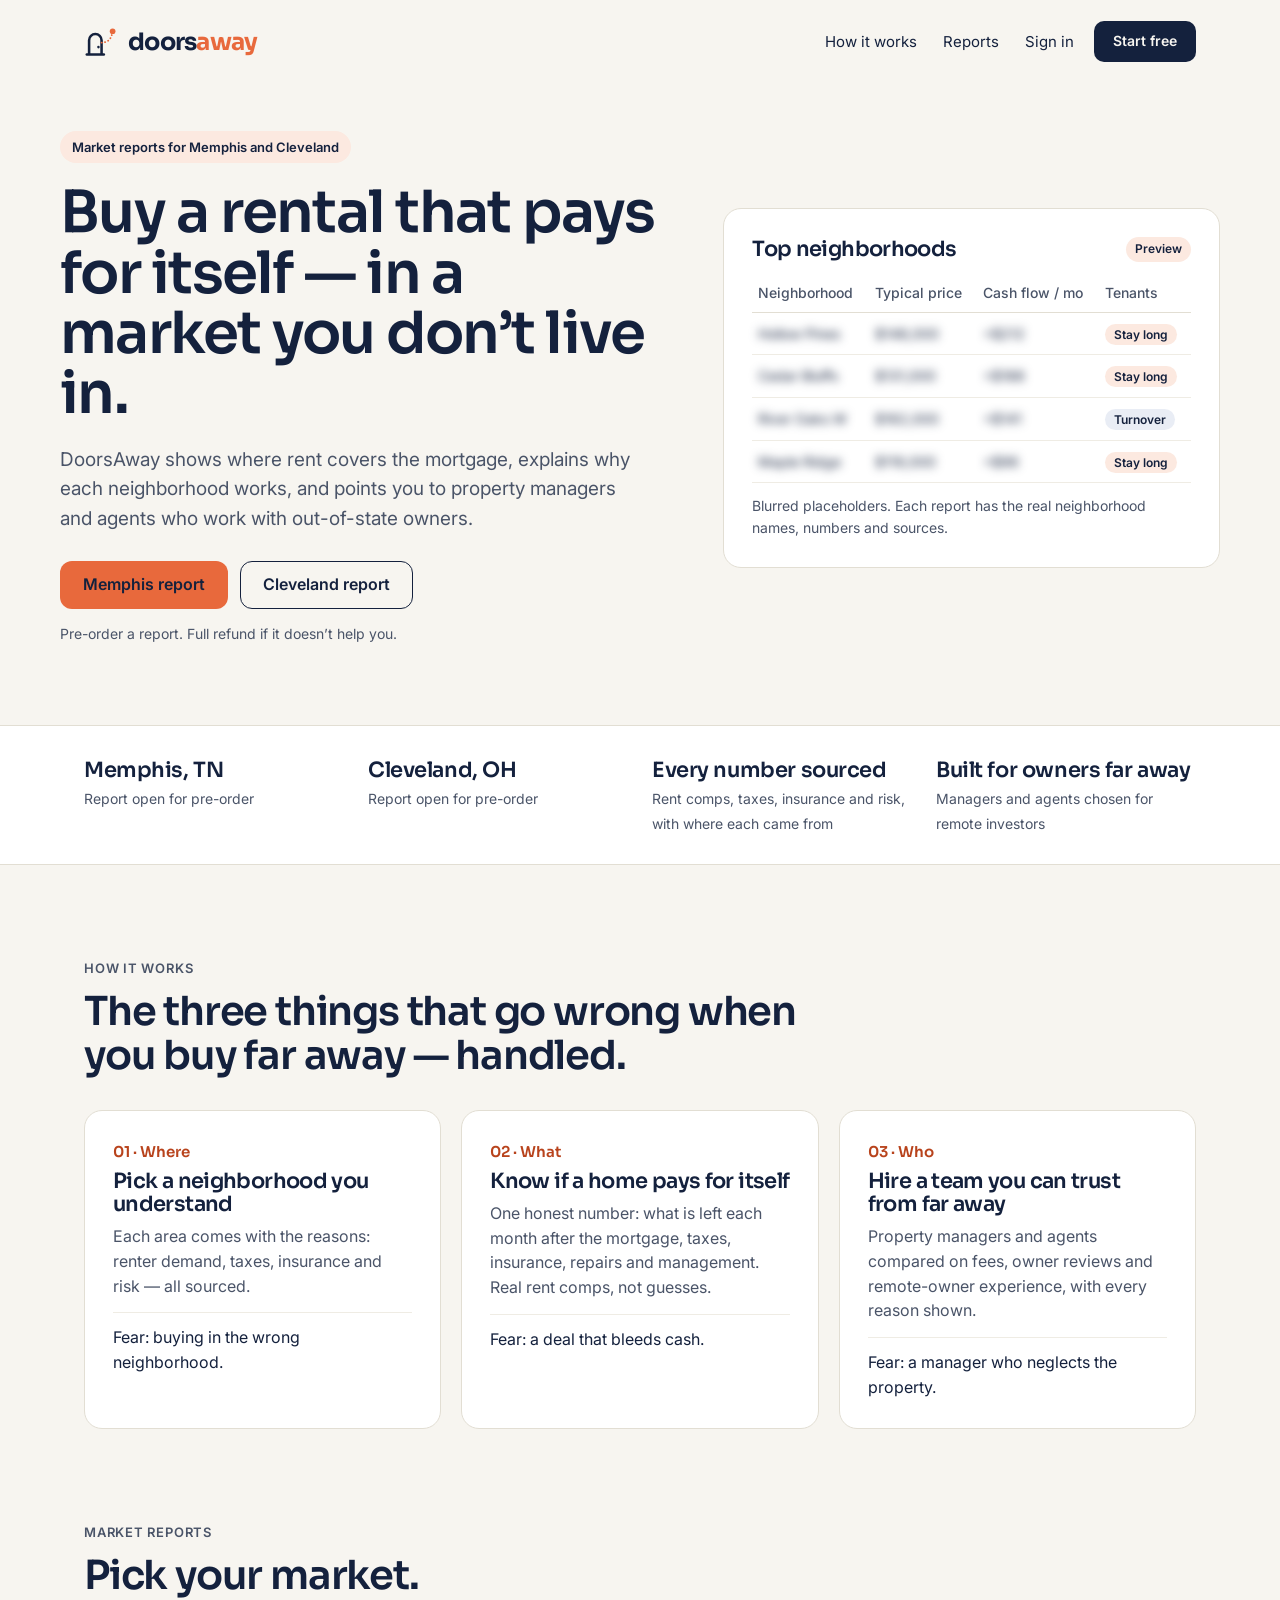
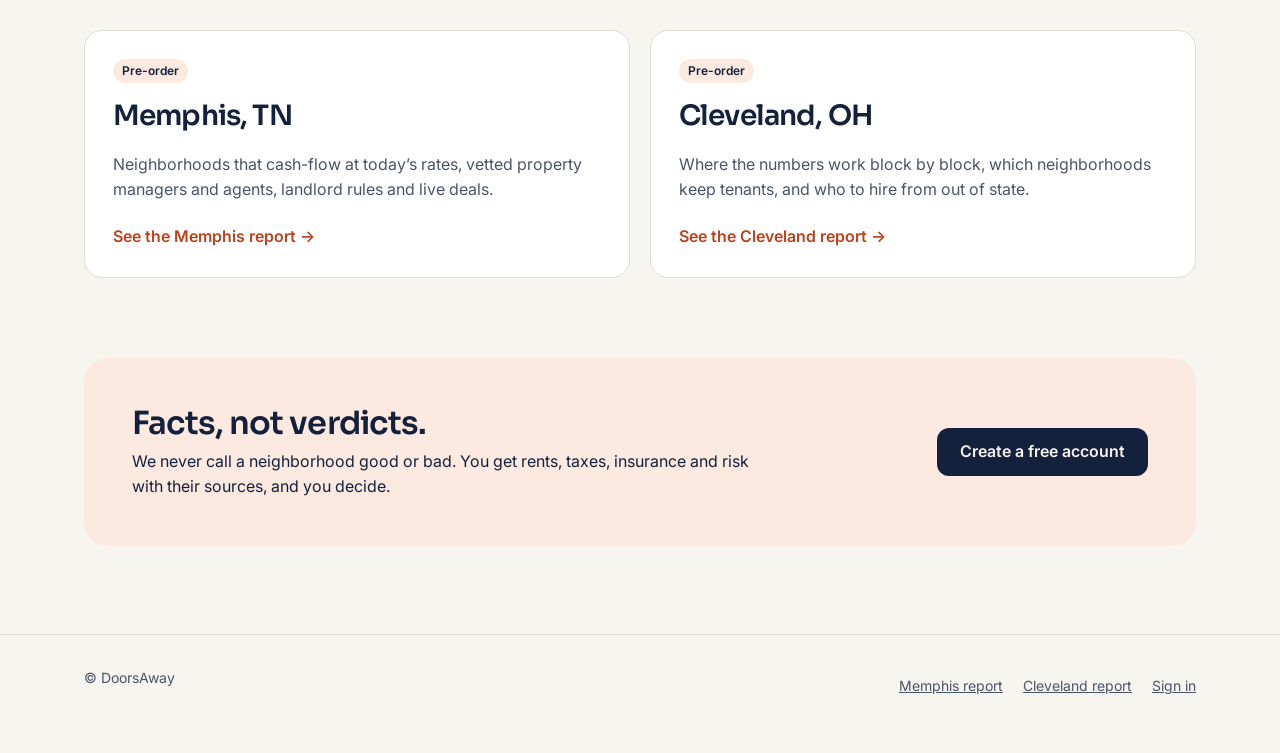
==== index.html @ 81ae2b71 "Initial DoorsAway frontend: landing, login, Memphis/Cleveland report pages Co-Authored-By: Claude So" ====
<!doctype html>
<html lang="en">
<head>
<meta charset="utf-8">
<meta name="viewport" content="width=device-width, initial-scale=1">
<title>DoorsAway — Buy a rental that pays for itself, in a market you don't live in</title>
<meta name="description" content="DoorsAway shows where rent covers the mortgage, explains why each neighborhood works, and points you to property managers and agents who work with out-of-state owners. Market reports for Memphis and Cleveland.">
<meta name="theme-color" content="#F7F5F0">
<meta property="og:title" content="DoorsAway — Rentals that pay for themselves, wherever you live">
<meta property="og:description" content="Market reports for out-of-state rental investors: Memphis, TN and Cleveland, OH.">
<meta property="og:type" content="website">
<link rel="icon" href="/assets/logo/favicon.svg" type="image/svg+xml">
<link rel="icon" href="/favicon.ico" sizes="any">
<link rel="apple-touch-icon" href="/apple-touch-icon.png">
<link rel="preconnect" href="https://fonts.googleapis.com">
<link rel="preconnect" href="https://fonts.gstatic.com" crossorigin>
<link href="https://fonts.googleapis.com/css2?family=Inter:wght@400;500;600&family=Sora:wght@600;700&display=swap" rel="stylesheet">
<link rel="stylesheet" href="/assets/css/site.css">
</head>
<body>
<a class="skip" href="#main">Skip to content</a>
<div class="wrap">
  <header class="site-header">
    <a class="logo" href="/"><img src="/assets/logo/mark.svg" alt="" width="34" height="34">doors<b>away</b></a>
    <nav class="nav" aria-label="Main">
      <a href="#how" class="hide-sm">How it works</a>
      <a href="#reports" class="hide-sm">Reports</a>
      <a href="/login/">Sign in</a>
      <a class="btn btn-primary btn-small" href="/login/?mode=signup">Start free</a>
    </nav>
  </header>
</div>

<main id="main">
  <div class="wrap hero">
    <div>
      <span class="eyebrow">Market reports for Memphis and Cleveland</span>
      <h1>Buy a rental that pays for itself — in a market you don’t live in.</h1>
      <p class="lede">DoorsAway shows where rent covers the mortgage, explains why each neighborhood works, and points you to property managers and agents who work with out-of-state owners.</p>
      <div class="cta-row">
        <a class="btn btn-accent" href="/reports/memphis/">Memphis report</a>
        <a class="btn btn-ghost" href="/reports/cleveland/">Cleveland report</a>
      </div>
      <p class="fine" style="margin:14px 0 0">Pre-order a report. Full refund if it doesn’t help you.</p>
    </div>
    <div class="card preview" aria-label="Report preview">
      <div class="row-between">
        <h3 style="margin:0">Top neighborhoods</h3>
        <span class="tag">Preview</span>
      </div>
      <table>
        <thead><tr><th>Neighborhood</th><th>Typical price</th><th>Cash flow / mo</th><th>Tenants</th></tr></thead>
        <tbody>
          <tr><td class="blur">Hollow Pines</td><td class="blur">$148,000</td><td class="blur">+$212</td><td><span class="tag">Stay long</span></td></tr>
          <tr><td class="blur">Cedar Bluffs</td><td class="blur">$131,000</td><td class="blur">+$188</td><td><span class="tag">Stay long</span></td></tr>
          <tr><td class="blur">River Oaks W</td><td class="blur">$162,000</td><td class="blur">+$141</td><td><span class="tag alt">Turnover</span></td></tr>
          <tr><td class="blur">Maple Ridge</td><td class="blur">$119,000</td><td class="blur">+$96</td><td><span class="tag">Stay long</span></td></tr>
        </tbody>
      </table>
      <p class="fine" style="margin:12px 0 0">Blurred placeholders. Each report has the real neighborhood names, numbers and sources.</p>
    </div>
  </div>

  <section class="strip" aria-label="What you get">
    <div class="wrap">
      <div><b>Memphis, TN</b><span>Report open for pre-order</span></div>
      <div><b>Cleveland, OH</b><span>Report open for pre-order</span></div>
      <div><b>Every number sourced</b><span>Rent comps, taxes, insurance and risk, with where each came from</span></div>
      <div><b>Built for owners far away</b><span>Managers and agents chosen for remote investors</span></div>
    </div>
  </section>

  <section class="block" id="how">
    <div class="wrap">
      <p class="kicker" style="margin-bottom:12px">How it works</p>
      <h2>The three things that go wrong when you buy far away — handled.</h2>
      <div class="grid3">
        <article class="card"><span class="num">01 · Where</span><h3>Pick a neighborhood you understand</h3><p>Each area comes with the reasons: renter demand, taxes, insurance and risk — all sourced.</p><p style="margin-top:14px;color:var(--ink);padding-top:12px;border-top:1px solid var(--line-soft)">Fear: buying in the wrong neighborhood.</p></article>
        <article class="card"><span class="num">02 · What</span><h3>Know if a home pays for itself</h3><p>One honest number: what is left each month after the mortgage, taxes, insurance, repairs and management. Real rent comps, not guesses.</p><p style="margin-top:14px;color:var(--ink);padding-top:12px;border-top:1px solid var(--line-soft)">Fear: a deal that bleeds cash.</p></article>
        <article class="card"><span class="num">03 · Who</span><h3>Hire a team you can trust from far away</h3><p>Property managers and agents compared on fees, owner reviews and remote-owner experience, with every reason shown.</p><p style="margin-top:14px;color:var(--ink);padding-top:12px;border-top:1px solid var(--line-soft)">Fear: a manager who neglects the property.</p></article>
      </div>
    </div>
  </section>

  <section class="block" id="reports" style="padding-top:0">
    <div class="wrap">
      <p class="kicker" style="margin-bottom:12px">Market reports</p>
      <h2>Pick your market.</h2>
      <div class="grid2">
        <a class="card city-card" href="/reports/memphis/">
          <span class="tag" style="align-self:flex-start">Pre-order</span>
          <h3>Memphis, TN</h3>
          <p>Neighborhoods that cash-flow at today’s rates, vetted property managers and agents, landlord rules and live deals.</p>
          <span class="go">See the Memphis report →</span>
        </a>
        <a class="card city-card" href="/reports/cleveland/">
          <span class="tag" style="align-self:flex-start">Pre-order</span>
          <h3>Cleveland, OH</h3>
          <p>Where the numbers work block by block, which neighborhoods keep tenants, and who to hire from out of state.</p>
          <span class="go">See the Cleveland report →</span>
        </a>
      </div>
    </div>
  </section>

  <div class="wrap" style="padding-bottom:88px">
    <div class="facts">
      <div>
        <h2>Facts, not verdicts.</h2>
        <p>We never call a neighborhood good or bad. You get rents, taxes, insurance and risk with their sources, and you decide.</p>
      </div>
      <a class="btn btn-primary" href="/login/?mode=signup">Create a free account</a>
    </div>
  </div>
</main>

<footer class="site-footer">
  <div class="wrap">
    <span>© DoorsAway</span>
    <nav aria-label="Footer">
      <a href="/reports/memphis/">Memphis report</a>
      <a href="/reports/cleveland/">Cleveland report</a>
      <a href="/login/">Sign in</a>
      <a href="#" id="contact-link" hidden>Contact</a>
    </nav>
  </div>
</footer>
<script src="/assets/js/config.js"></script>
<script>
(function(){var e=window.DOORSAWAY.contactEmail,a=document.getElementById('contact-link');if(e){a.href='mailto:'+e;a.hidden=false;}})();
</script>
</body>
</html>
---- assets/css/site.css ----
/* DoorsAway: shared styles.
   Palette comes from the logo (navy / cream / orange). Every colour is a token below, so a
   re-skin is a change to :root only. Raw --accent (orange) fails text contrast on cream, so it is
   used for shapes and for text on navy; --accent-text is the AA-safe orange for text on light. */
:root {
  --bg: #F7F5F0;
  --surface: #FFFFFF;
  --ink: #14213D;
  --ink-deep: #0B1426;
  --muted: #4A5468;
  --line: #E2DED3;
  --line-soft: #EFECE4;
  --accent: #E8693C;
  --accent-hover: #D95A2D;
  --accent-text: #B8431C;
  --accent-soft: #FCE9E0;
  --on-dark-muted: #B4BCCB;
  --danger: #A3341F;
  --ok: #1B6B4A;
  --radius: 18px;
  --radius-sm: 12px;
  --font-display: 'Sora', 'Inter', system-ui, sans-serif;
  --font-body: 'Inter', system-ui, -apple-system, 'Segoe UI', sans-serif;
}

* { box-sizing: border-box; }
html { -webkit-text-size-adjust: 100%; scroll-behavior: smooth; }
body { margin: 0; background: var(--bg); color: var(--ink); font-family: var(--font-body); font-size: 16px; line-height: 1.55; -webkit-font-smoothing: antialiased; }
img, svg { max-width: 100%; }
a { color: var(--accent-text); }
a:hover { color: var(--ink); }
h1, h2, h3 { font-family: var(--font-display); letter-spacing: -0.03em; line-height: 1.1; margin: 0; font-weight: 600; }
:focus-visible { outline: 3px solid var(--accent); outline-offset: 2px; border-radius: 6px; }
.skip { position: absolute; left: -999px; top: 8px; background: var(--ink); color: var(--bg); padding: 10px 14px; border-radius: 8px; z-index: 50; }
.skip:focus { left: 8px; }
[hidden], .hidden { display: none !important; }
.sr-only { position: absolute; width: 1px; height: 1px; overflow: hidden; clip: rect(0 0 0 0); white-space: nowrap; }

.wrap { max-width: 1160px; margin: 0 auto; padding: 0 24px; }

/* ---------- logo ---------- */
.logo { display: inline-flex; align-items: center; text-decoration: none; color: var(--ink); font-family: var(--font-display); font-weight: 700; font-size: 24px; letter-spacing: -0.03em; line-height: 1; }
.logo img { width: 34px; height: 34px; display: block; margin-right: 10px; }
.logo b { font-weight: 700; color: var(--accent); }
.logo.on-dark { color: var(--bg); }

/* ---------- header ---------- */
.site-header { display: flex; flex-wrap: wrap; align-items: center; justify-content: space-between; gap: 12px 16px; padding: 18px 0; }
.nav { display: flex; flex-wrap: wrap; align-items: center; gap: 2px; font-size: 15px; }
.nav a { color: var(--ink); text-decoration: none; padding: 12px; border-radius: 10px; }
.nav a:hover { background: var(--line-soft); }
.nav a.btn { padding: 11px 18px; margin-left: 6px; }
.nav a.btn-primary { color: var(--bg); }
.nav a.btn:hover { background: var(--ink-deep); color: var(--bg); }

/* ---------- buttons ---------- */
.btn { display: inline-flex; align-items: center; justify-content: center; gap: 10px; min-height: 48px; padding: 13px 22px; border-radius: var(--radius-sm); border: 1.5px solid transparent; font: inherit; font-weight: 600; font-size: 16px; line-height: 1.2; cursor: pointer; text-decoration: none; transition: background .15s, border-color .15s, color .15s; }
.btn-primary { background: var(--ink); color: var(--bg); }
.btn-primary:hover { background: var(--ink-deep); color: var(--bg); }
.btn-accent { background: var(--accent); color: var(--ink); }
.btn-accent:hover { background: var(--accent-hover); color: var(--ink); }
.btn-ghost { background: transparent; color: var(--ink); border-color: var(--ink); }
.btn-ghost:hover { background: var(--ink); color: var(--bg); }
.btn-light { background: var(--bg); color: var(--ink); }
.btn-light:hover { background: #fff; color: var(--ink); }
.btn-google { background: var(--surface); color: var(--ink); border-color: #D2CEC2; width: 100%; }
.btn-google:hover { background: #FBFAF7; border-color: var(--ink); color: var(--ink); }
.btn-small { min-height: 40px; padding: 9px 16px; font-size: 14px; }
.btn-block { width: 100%; }
.btn[disabled], .btn[aria-busy="true"] { opacity: .65; cursor: progress; }
.link-btn { font: inherit; color: var(--accent-text); background: none; border: 0; padding: 8px 0; cursor: pointer; text-decoration: underline; }
.link-btn:hover { color: var(--ink); }
.link-btn[disabled] { color: var(--muted); cursor: default; text-decoration: none; }

/* ---------- type helpers ---------- */
.eyebrow { display: inline-block; font-size: 13px; font-weight: 600; color: var(--ink); background: var(--accent-soft); padding: 6px 12px; border-radius: 999px; }
.kicker { font-size: 13px; font-weight: 600; letter-spacing: .06em; text-transform: uppercase; color: var(--muted); }
.lede { font-size: 19px; line-height: 1.55; color: var(--muted); max-width: 580px; margin: 0; }
.fine { font-size: 14px; color: var(--muted); }
.tag { font-size: 12px; font-weight: 600; padding: 3px 9px; border-radius: 999px; background: var(--accent-soft); color: var(--ink); }
.tag.alt { background: #E9EDF5; }

/* ---------- cards / grids ---------- */
.card { background: var(--surface); border: 1px solid var(--line); border-radius: var(--radius); padding: 28px; }
.card h3 { font-size: 21px; margin: 6px 0 8px; }
.card p { margin: 0; color: var(--muted); }
.grid3 { display: grid; grid-template-columns: repeat(3, minmax(0, 1fr)); gap: 20px; }
.grid2 { display: grid; grid-template-columns: repeat(2, minmax(0, 1fr)); gap: 20px; }
.num { font-family: var(--font-display); font-weight: 600; color: var(--accent-text); font-size: 15px; }
section.block { padding: 80px 0; }
section.block > .wrap > h2, .section-title { font-size: clamp(28px, 3.6vw, 40px); max-width: 720px; margin-bottom: 32px; }

/* ---------- hero ---------- */
.hero { display: grid; grid-template-columns: 1.1fr .9fr; gap: 56px; align-items: center; padding: 48px 0 80px; }
.hero h1 { font-size: clamp(36px, 5vw, 58px); margin: 20px 0; line-height: 1.04; }
.hero .lede { margin-bottom: 28px; }
.cta-row { display: flex; flex-wrap: wrap; gap: 12px; align-items: center; }
.preview table { width: 100%; border-collapse: collapse; font-size: 14px; margin-top: 12px; }
.preview th { text-align: left; color: var(--muted); font-weight: 500; padding: 8px 6px; border-bottom: 1px solid var(--line); }
.preview td { padding: 10px 6px; border-bottom: 1px solid var(--line-soft); }
.blur { filter: blur(5px); user-select: none; }

.strip { background: var(--surface); border-top: 1px solid var(--line); border-bottom: 1px solid var(--line); }
.strip .wrap { padding-top: 28px; padding-bottom: 28px; display: grid; grid-template-columns: repeat(auto-fit, minmax(220px, 1fr)); gap: 24px; }
.strip b { display: block; font-family: var(--font-display); font-size: 21px; font-weight: 600; letter-spacing: -0.02em; }
.strip span { font-size: 14px; color: var(--muted); }

.city-card { display: flex; flex-direction: column; gap: 12px; text-decoration: none; color: var(--ink); transition: border-color .15s, transform .15s; }
.city-card:hover { border-color: var(--ink); color: var(--ink); transform: translateY(-2px); }
.city-card .go { margin-top: auto; padding-top: 10px; font-weight: 600; color: var(--accent-text); }
.city-card h3 { font-size: 28px; }

.band { background: var(--ink); color: var(--bg); }
.band .lede { color: var(--on-dark-muted); }
.band a { color: #F4A07F; }
.facts { background: var(--accent-soft); border-radius: 24px; padding: 48px; display: flex; flex-wrap: wrap; align-items: center; justify-content: space-between; gap: 24px; }
.facts h2 { font-size: 32px; margin-bottom: 8px; }
.facts p { margin: 0; max-width: 620px; color: var(--ink); }

.site-footer { border-top: 1px solid var(--line); padding: 32px 0 48px; color: var(--muted); font-size: 14px; }
.site-footer .wrap { display: flex; flex-wrap: wrap; justify-content: space-between; gap: 16px; }
.site-footer nav { display: flex; gap: 20px; flex-wrap: wrap; }
.site-footer a { color: var(--muted); padding: 8px 0; }
.site-footer a:hover { color: var(--ink); }

/* ---------- forms ---------- */
.field { display: flex; flex-direction: column; gap: 6px; }
.field label, label.lbl { font-size: 14px; font-weight: 500; }
input[type=email], input[type=password], input[type=text], select, textarea { font: inherit; font-size: 16px; padding: 13px 14px; border-radius: var(--radius-sm); border: 1.5px solid #CFCABD; background: #fff; color: var(--ink); min-height: 50px; width: 100%; }
input::placeholder { color: #6B7385; }
input:focus-visible, select:focus-visible, textarea:focus-visible { outline: 3px solid var(--accent); outline-offset: 1px; border-color: var(--ink); }
input[aria-invalid="true"] { border-color: var(--danger); }
.pw-wrap { position: relative; }
.pw-wrap input { padding-right: 76px; }
.pw-toggle { position: absolute; right: 6px; top: 50%; transform: translateY(-50%); min-height: 38px; padding: 0 12px; border: 0; background: none; font: inherit; font-size: 14px; font-weight: 600; color: var(--accent-text); cursor: pointer; border-radius: 8px; }
.pw-toggle:hover { color: var(--ink); background: var(--line-soft); }
.field-msg { font-size: 14px; color: var(--danger); margin: 0; }
.hint { font-size: 13px; color: var(--muted); margin: 0; }
.msg { font-size: 14px; margin: 0; }
.msg.ok { color: var(--ok); }
.msg.err { color: var(--danger); }
.notice { border-radius: var(--radius-sm); padding: 14px 16px; font-size: 15px; line-height: 1.5; }
.notice.ok { background: #E4F1EA; color: #12452F; }
.notice.err { background: #FBE7E2; color: #7A2412; }
.notice.info { background: #E9EDF5; color: var(--ink); }
.divider { display: flex; align-items: center; gap: 12px; font-size: 13px; color: var(--muted); }
.divider::before, .divider::after { content: ''; flex: 1; height: 1px; background: var(--line); }
.stack { display: flex; flex-direction: column; gap: 20px; }
.row-between { display: flex; justify-content: space-between; align-items: center; gap: 12px; flex-wrap: wrap; }
.code-input { font-family: ui-monospace, 'SF Mono', Menlo, monospace; font-size: 26px; letter-spacing: .22em; text-align: center; text-transform: uppercase; }

/* ---------- auth layout (split screen, like the Signup mockup) ---------- */
.auth { min-height: 100vh; display: flex; flex-wrap: wrap; }
.auth-aside { flex: 1 1 420px; background: var(--ink); color: var(--bg); padding: 48px; display: flex; flex-direction: column; gap: 32px; }
.auth-aside .pitch { margin-top: auto; display: flex; flex-direction: column; gap: 20px; max-width: 460px; }
.auth-aside h1 { font-size: 40px; line-height: 1.1; }
.auth-aside ul { list-style: none; margin: 0; padding: 0; }
.auth-aside li { display: flex; gap: 12px; align-items: flex-start; padding: 14px 0; border-bottom: 1px solid #2B3855; font-size: 15px; color: #DCE1EA; }
.auth-aside li svg { flex: none; margin-top: 3px; }
.auth-aside p { margin: 0; font-size: 14px; color: var(--on-dark-muted); }
.auth-main { flex: 1 1 480px; display: flex; align-items: center; justify-content: center; padding: 48px 24px; }
.auth-card { width: 100%; max-width: 410px; display: flex; flex-direction: column; gap: 22px; }
.auth-card h2 { font-size: 30px; }
.auth-card .sub { margin: 6px 0 0; color: var(--muted); font-size: 15px; }
.mobile-logo { display: none; }

/* ---------- report landing pages ---------- */
.price { font-family: var(--font-display); font-size: 56px; font-weight: 600; line-height: 1; letter-spacing: -0.03em; }
.price small { font-size: 18px; color: var(--on-dark-muted); font-weight: 500; letter-spacing: 0; }
.stats { display: grid; grid-template-columns: repeat(auto-fit, minmax(180px, 1fr)); gap: 16px; padding: 24px 0; border-top: 1px solid var(--line); border-bottom: 1px solid var(--line); }
.stat b { display: block; font-family: var(--font-display); font-size: 26px; }
.stat span { font-size: 14px; color: var(--muted); }
ul.checks { list-style: none; margin: 0; padding: 0; display: grid; grid-template-columns: repeat(2, minmax(0, 1fr)); gap: 0 28px; }
ul.checks li { display: flex; gap: 12px; padding: 14px 0; border-bottom: 1px solid var(--line); }
ul.checks svg { flex: none; margin-top: 3px; }
.dark-card { background: var(--ink); color: var(--bg); border-radius: 24px; padding: 40px; }
.dark-card p { color: #DCE1EA; }
.price-card { display: grid; grid-template-columns: 1fr auto; gap: 24px; align-items: center; }
details { background: var(--surface); border: 1px solid var(--line); border-radius: 14px; padding: 0 20px; margin-bottom: 10px; }
summary { cursor: pointer; font-weight: 600; padding: 18px 0; list-style: none; }
summary::-webkit-details-marker { display: none; }
details p { margin: 0 0 18px; color: var(--muted); }
form.inline { display: flex; flex-wrap: wrap; gap: 10px; margin-top: 16px; }
form.inline input[type=email] { flex: 1 1 240px; width: auto; }
form.inline select { width: auto; }
.founder { display: flex; gap: 20px; align-items: flex-start; }
.avatar { width: 64px; height: 64px; border-radius: 999px; background: var(--accent-soft); color: var(--ink); display: flex; align-items: center; justify-content: center; font-family: var(--font-display); font-weight: 600; font-size: 24px; flex: none; }
.sticky-buy { position: fixed; left: 0; right: 0; bottom: 0; padding: 12px 16px calc(12px + env(safe-area-inset-bottom)); background: rgba(255,255,255,.97); border-top: 1px solid var(--line); display: none; align-items: center; justify-content: space-between; gap: 12px; z-index: 10; }
.sticky-buy .btn { flex: 1; }
.sticky-buy .p { font-family: var(--font-display); font-weight: 600; font-size: 20px; }
.toast { position: fixed; left: 50%; bottom: 96px; transform: translateX(-50%); max-width: min(520px, calc(100% - 32px)); background: var(--ink); color: var(--bg); padding: 14px 18px; border-radius: 12px; font-size: 15px; line-height: 1.45; box-shadow: 0 8px 24px rgba(11,20,38,.25); z-index: 20; }

/* ---------- account ---------- */
.account-card { max-width: 520px; margin: 0 auto; }

@media (max-width: 860px) {
  .hero, .grid3, .grid2, .price-card { grid-template-columns: 1fr; }
  ul.checks { grid-template-columns: 1fr; }
  .hero { padding: 16px 0 48px; gap: 28px; }
  section.block { padding: 52px 0; }
  .dark-card { padding: 28px 22px; }
  .facts { padding: 32px 24px; }
  .auth-aside { display: none; }
  .mobile-logo { display: flex; }
  .auth-main { align-items: flex-start; flex-direction: column; gap: 32px; padding-top: 28px; }
  .sticky-buy { display: flex; }
  .site-header .nav .hide-sm { display: none; }
  body.has-sticky { padding-bottom: 76px; }
}
@media (prefers-reduced-motion: reduce) { * { transition: none !important; scroll-behavior: auto !important; } }
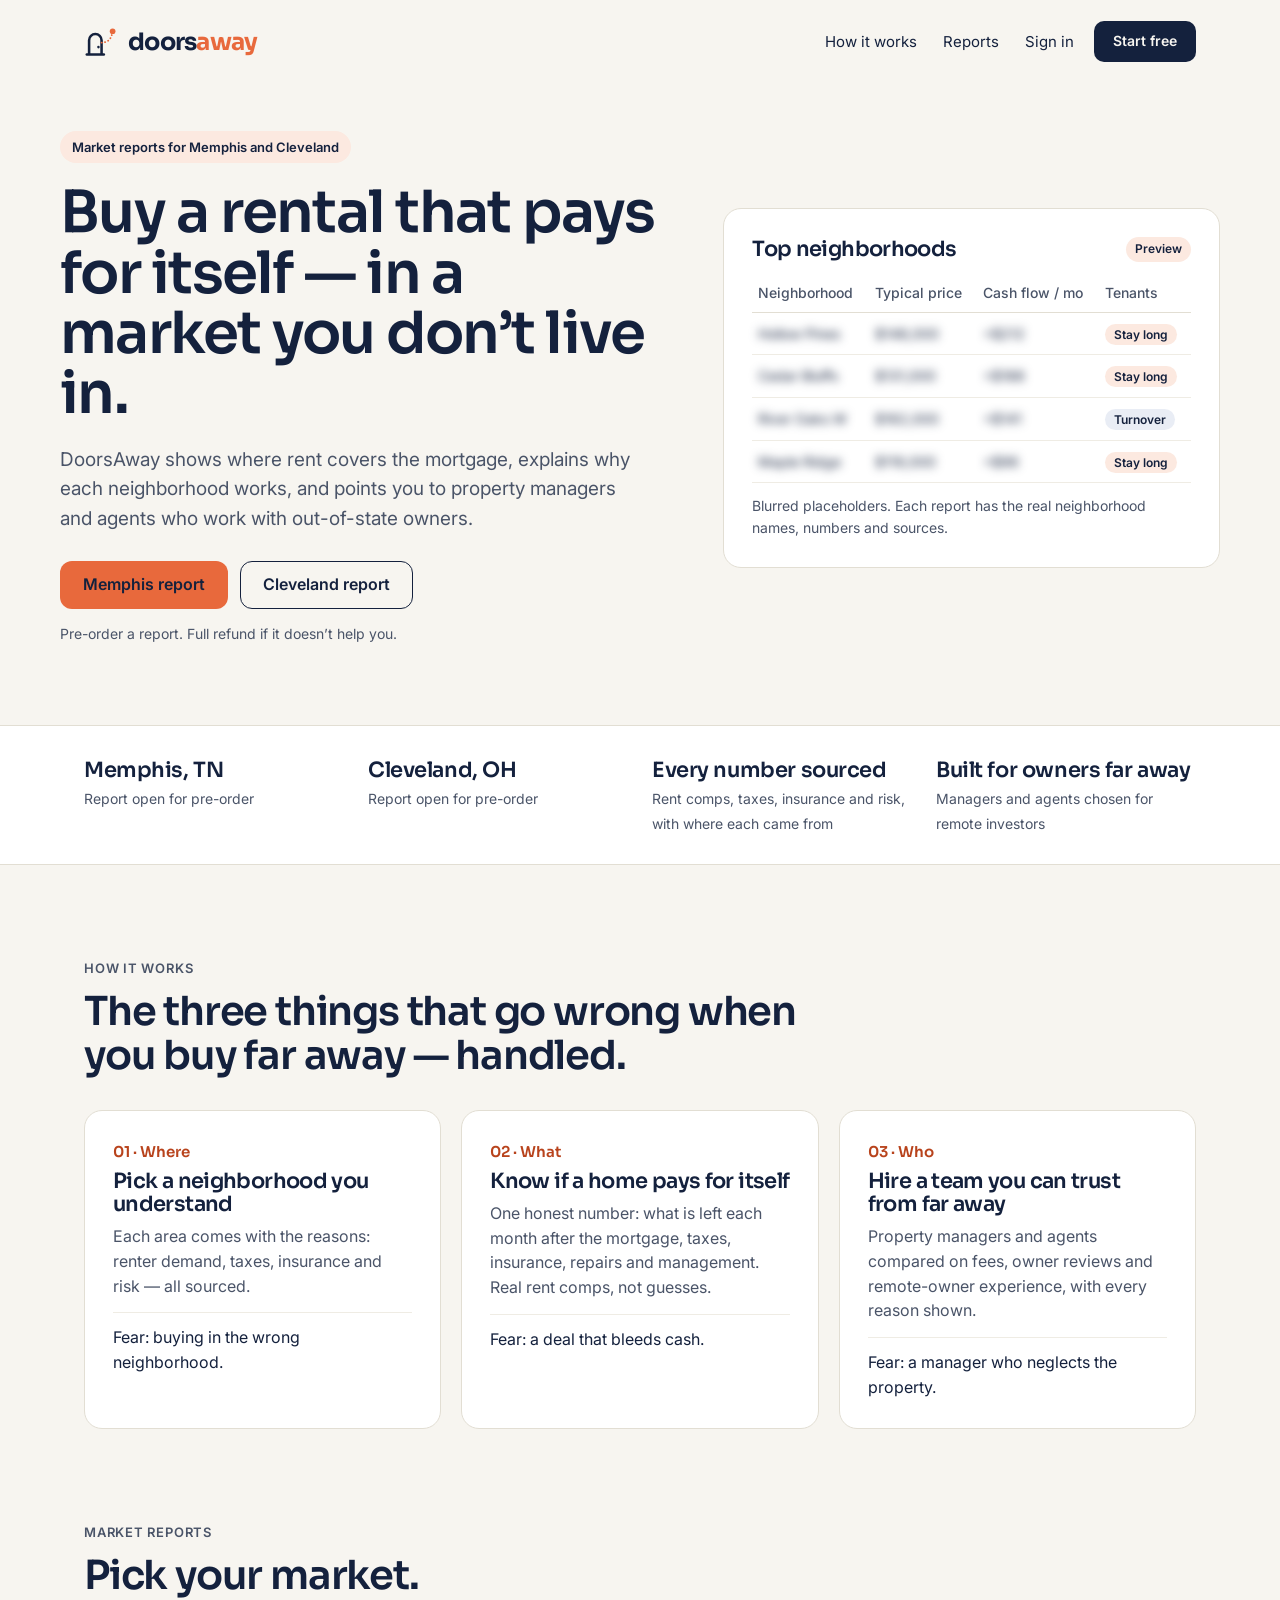
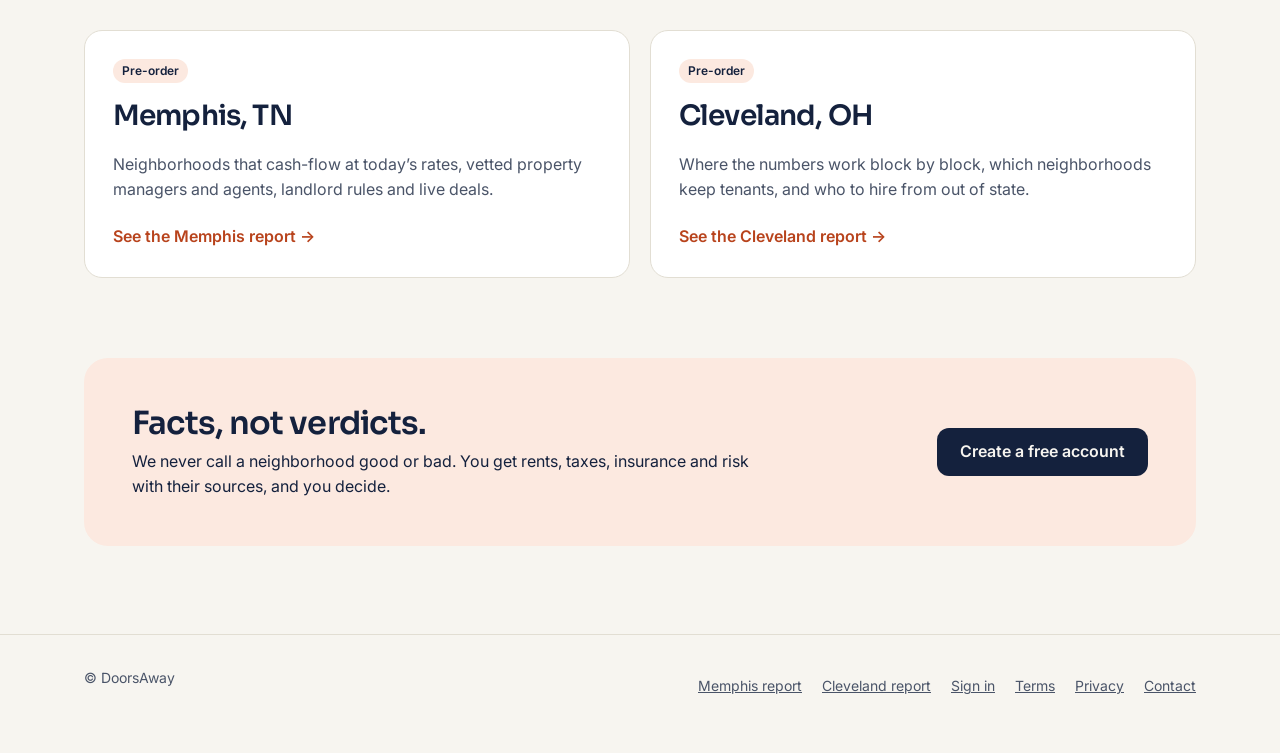
==== commit 2df5a69f: "Add Terms and Privacy pages, link them from footers and sign-up; set contact address hello@doorsaway" ====
--- a/index.html
+++ b/index.html
@@ -9,24 +9,24 @@
 <meta property="og:title" content="DoorsAway — Rentals that pay for themselves, wherever you live">
 <meta property="og:description" content="Market reports for out-of-state rental investors: Memphis, TN and Cleveland, OH.">
 <meta property="og:type" content="website">
-<link rel="icon" href="/assets/logo/favicon.svg" type="image/svg+xml">
-<link rel="icon" href="/favicon.ico" sizes="any">
-<link rel="apple-touch-icon" href="/apple-touch-icon.png">
+<link rel="icon" href="./assets/logo/favicon.svg" type="image/svg+xml">
+<link rel="icon" href="./favicon.ico" sizes="any">
+<link rel="apple-touch-icon" href="./apple-touch-icon.png">
 <link rel="preconnect" href="https://fonts.googleapis.com">
 <link rel="preconnect" href="https://fonts.gstatic.com" crossorigin>
 <link href="https://fonts.googleapis.com/css2?family=Inter:wght@400;500;600&family=Sora:wght@600;700&display=swap" rel="stylesheet">
-<link rel="stylesheet" href="/assets/css/site.css">
+<link rel="stylesheet" href="./assets/css/site.css">
 </head>
 <body>
 <a class="skip" href="#main">Skip to content</a>
 <div class="wrap">
   <header class="site-header">
-    <a class="logo" href="/"><img src="/assets/logo/mark.svg" alt="" width="34" height="34">doors<b>away</b></a>
+    <a class="logo" href="./"><img src="./assets/logo/mark.svg" alt="" width="34" height="34">doors<b>away</b></a>
     <nav class="nav" aria-label="Main">
       <a href="#how" class="hide-sm">How it works</a>
       <a href="#reports" class="hide-sm">Reports</a>
-      <a href="/login/">Sign in</a>
-      <a class="btn btn-primary btn-small" href="/login/?mode=signup">Start free</a>
+      <a href="./login/">Sign in</a>
+      <a class="btn btn-primary btn-small" href="./login/?mode=signup">Start free</a>
     </nav>
   </header>
 </div>
@@ -38,8 +38,8 @@
       <h1>Buy a rental that pays for itself — in a market you don’t live in.</h1>
       <p class="lede">DoorsAway shows where rent covers the mortgage, explains why each neighborhood works, and points you to property managers and agents who work with out-of-state owners.</p>
       <div class="cta-row">
-        <a class="btn btn-accent" href="/reports/memphis/">Memphis report</a>
-        <a class="btn btn-ghost" href="/reports/cleveland/">Cleveland report</a>
+        <a class="btn btn-accent" href="./reports/memphis/">Memphis report</a>
+        <a class="btn btn-ghost" href="./reports/cleveland/">Cleveland report</a>
       </div>
       <p class="fine" style="margin:14px 0 0">Pre-order a report. Full refund if it doesn’t help you.</p>
     </div>
@@ -87,13 +87,13 @@
       <p class="kicker" style="margin-bottom:12px">Market reports</p>
       <h2>Pick your market.</h2>
       <div class="grid2">
-        <a class="card city-card" href="/reports/memphis/">
+        <a class="card city-card" href="./reports/memphis/">
           <span class="tag" style="align-self:flex-start">Pre-order</span>
           <h3>Memphis, TN</h3>
           <p>Neighborhoods that cash-flow at today’s rates, vetted property managers and agents, landlord rules and live deals.</p>
           <span class="go">See the Memphis report →</span>
         </a>
-        <a class="card city-card" href="/reports/cleveland/">
+        <a class="card city-card" href="./reports/cleveland/">
           <span class="tag" style="align-self:flex-start">Pre-order</span>
           <h3>Cleveland, OH</h3>
           <p>Where the numbers work block by block, which neighborhoods keep tenants, and who to hire from out of state.</p>
@@ -109,7 +109,7 @@
         <h2>Facts, not verdicts.</h2>
         <p>We never call a neighborhood good or bad. You get rents, taxes, insurance and risk with their sources, and you decide.</p>
       </div>
-      <a class="btn btn-primary" href="/login/?mode=signup">Create a free account</a>
+      <a class="btn btn-primary" href="./login/?mode=signup">Create a free account</a>
     </div>
   </div>
 </main>
@@ -118,14 +118,16 @@
   <div class="wrap">
     <span>© DoorsAway</span>
     <nav aria-label="Footer">
-      <a href="/reports/memphis/">Memphis report</a>
-      <a href="/reports/cleveland/">Cleveland report</a>
-      <a href="/login/">Sign in</a>
+      <a href="./reports/memphis/">Memphis report</a>
+      <a href="./reports/cleveland/">Cleveland report</a>
+      <a href="./login/">Sign in</a>
+      <a href="./terms/">Terms</a>
+      <a href="./privacy/">Privacy</a>
       <a href="#" id="contact-link" hidden>Contact</a>
     </nav>
   </div>
 </footer>
-<script src="/assets/js/config.js"></script>
+<script src="./assets/js/config.js"></script>
 <script>
 (function(){var e=window.DOORSAWAY.contactEmail,a=document.getElementById('contact-link');if(e){a.href='mailto:'+e;a.hidden=false;}})();
 </script>
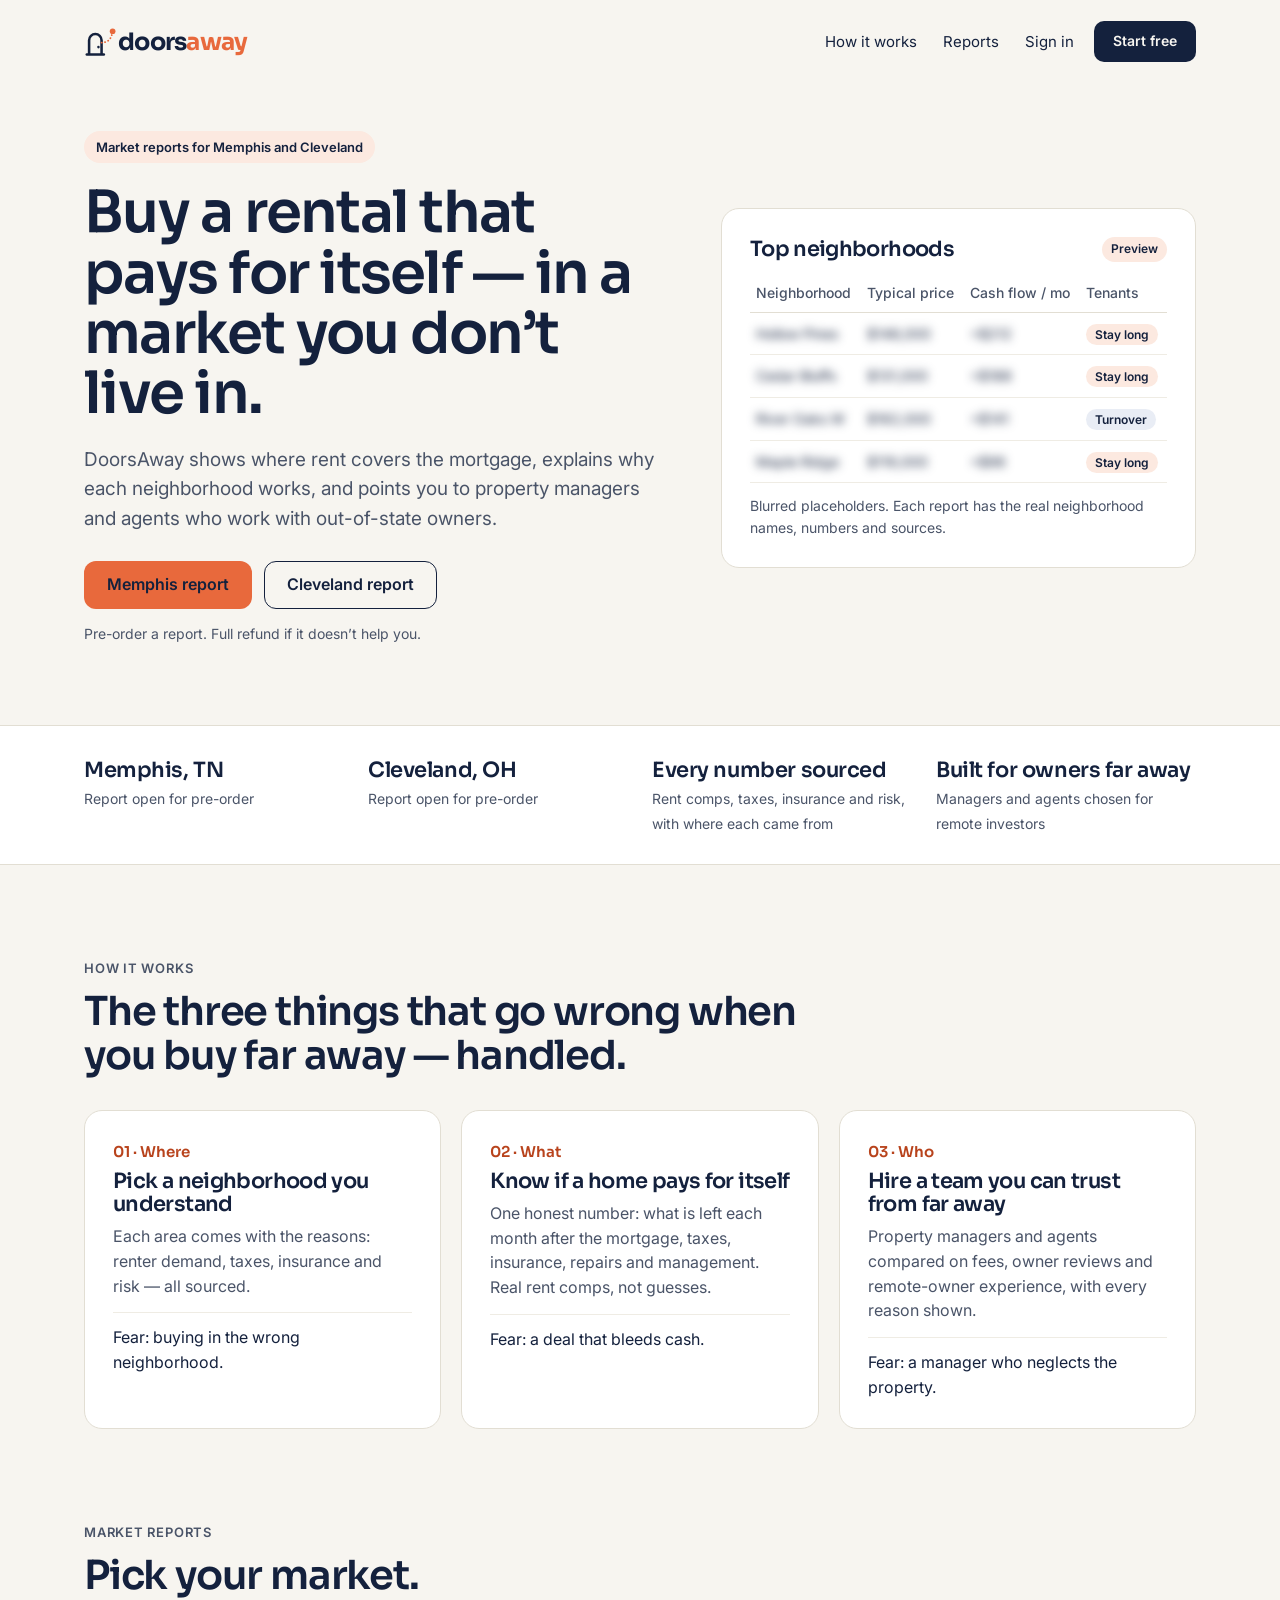
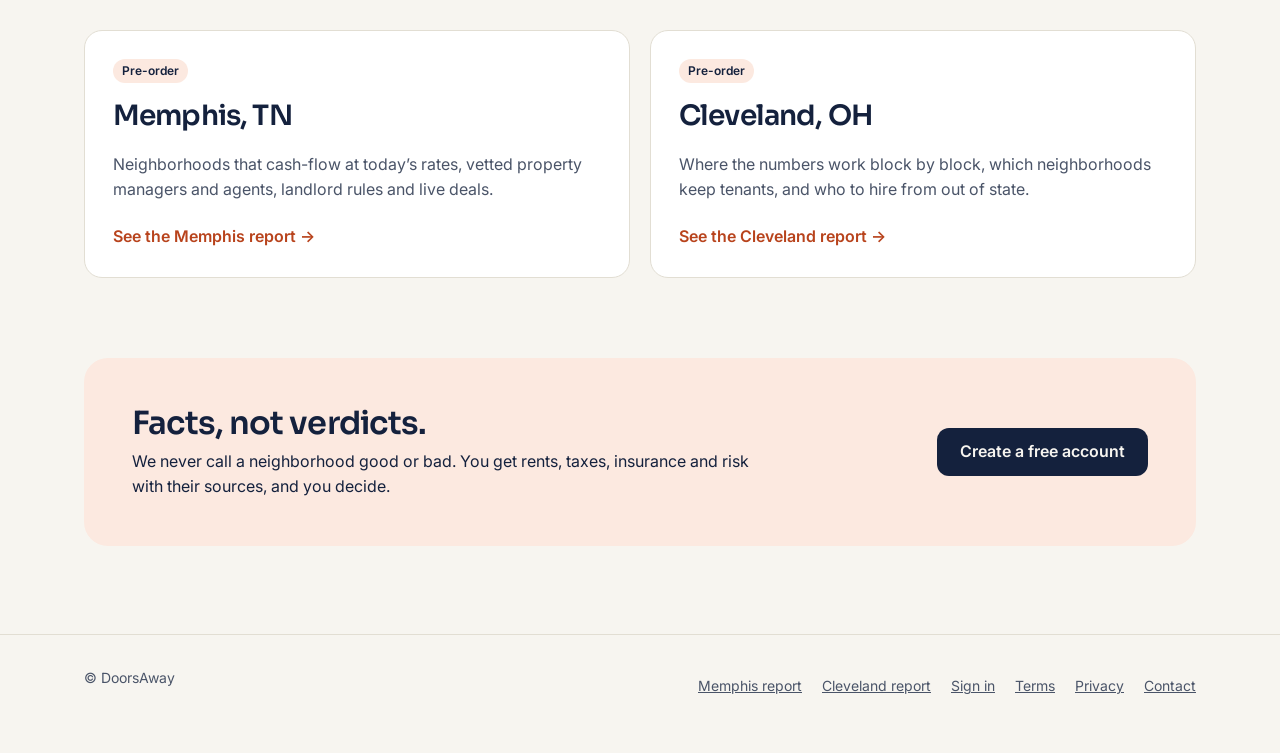
==== commit d5c88049: "Fix hero losing its side padding on mobile; version the stylesheet URL .hero used the padding shorth" ====
--- a/index.html
+++ b/index.html
@@ -15,7 +15,7 @@
 <link rel="preconnect" href="https://fonts.googleapis.com">
 <link rel="preconnect" href="https://fonts.gstatic.com" crossorigin>
 <link href="https://fonts.googleapis.com/css2?family=Inter:wght@400;500;600&family=Sora:wght@600;700&display=swap" rel="stylesheet">
-<link rel="stylesheet" href="./assets/css/site.css">
+<link rel="stylesheet" href="./assets/css/site.css?v=3">
 </head>
 <body>
 <a class="skip" href="#main">Skip to content</a>
--- a/assets/css/site.css
+++ b/assets/css/site.css
@@ -40,7 +40,7 @@
 
 /* ---------- logo ---------- */
 .logo { display: inline-flex; align-items: center; text-decoration: none; color: var(--ink); font-family: var(--font-display); font-weight: 700; font-size: 24px; letter-spacing: -0.03em; line-height: 1; }
-.logo img { width: 34px; height: 34px; display: block; margin-right: 10px; }
+.logo img { width: 34px; height: 34px; display: block; margin-right: 0; }
 .logo b { font-weight: 700; color: var(--accent); }
 .logo.on-dark { color: var(--bg); }
 
@@ -91,7 +91,7 @@
 section.block > .wrap > h2, .section-title { font-size: clamp(28px, 3.6vw, 40px); max-width: 720px; margin-bottom: 32px; }
 
 /* ---------- hero ---------- */
-.hero { display: grid; grid-template-columns: 1.1fr .9fr; gap: 56px; align-items: center; padding: 48px 0 80px; }
+.hero { display: grid; grid-template-columns: 1.1fr .9fr; gap: 56px; align-items: center; padding-top: 48px; padding-bottom: 80px; } /* longhand on purpose: the shorthand would wipe .wrap's side gutter */
 .hero h1 { font-size: clamp(36px, 5vw, 58px); margin: 20px 0; line-height: 1.04; }
 .hero .lede { margin-bottom: 28px; }
 .cta-row { display: flex; flex-wrap: wrap; gap: 12px; align-items: center; }
@@ -196,7 +196,7 @@
 @media (max-width: 860px) {
   .hero, .grid3, .grid2, .price-card { grid-template-columns: 1fr; }
   ul.checks { grid-template-columns: 1fr; }
-  .hero { padding: 16px 0 48px; gap: 28px; }
+  .hero { padding-top: 16px; padding-bottom: 48px; gap: 28px; }
   section.block { padding: 52px 0; }
   .dark-card { padding: 28px 22px; }
   .facts { padding: 32px 24px; }
